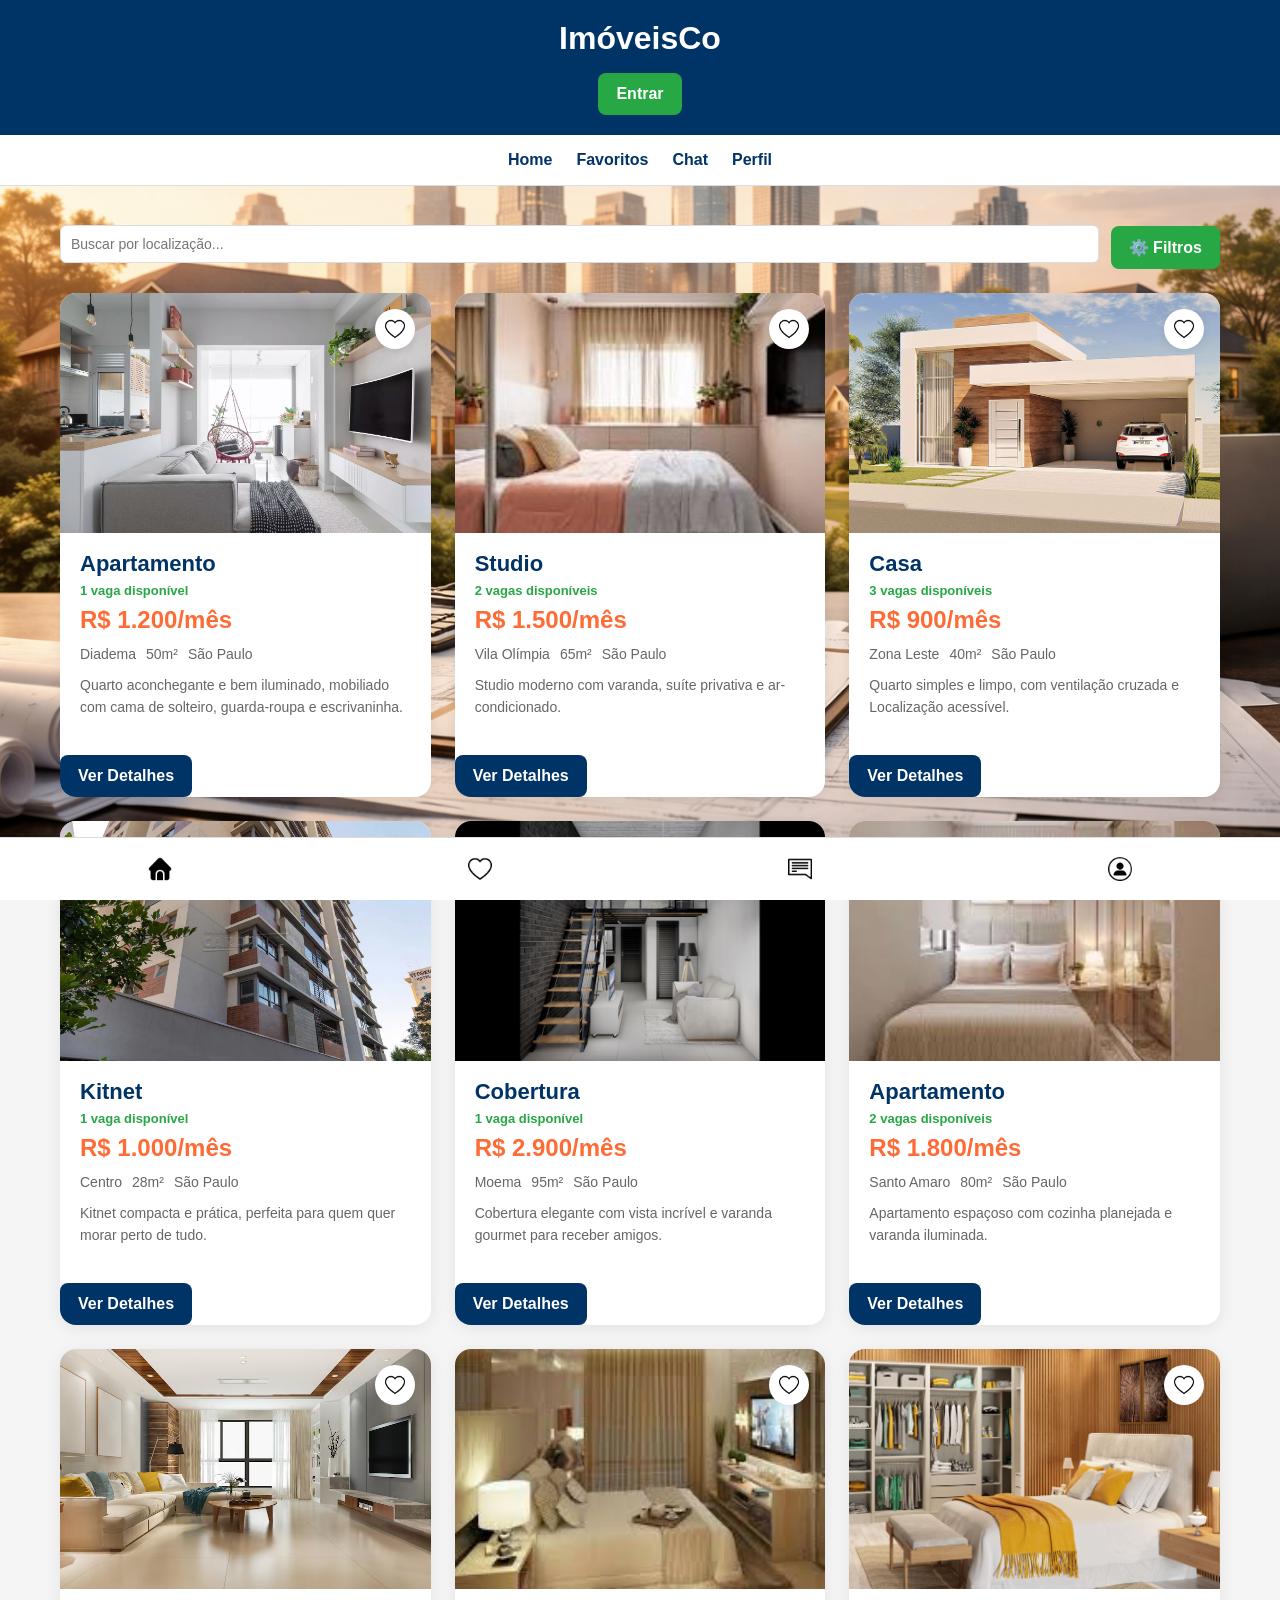
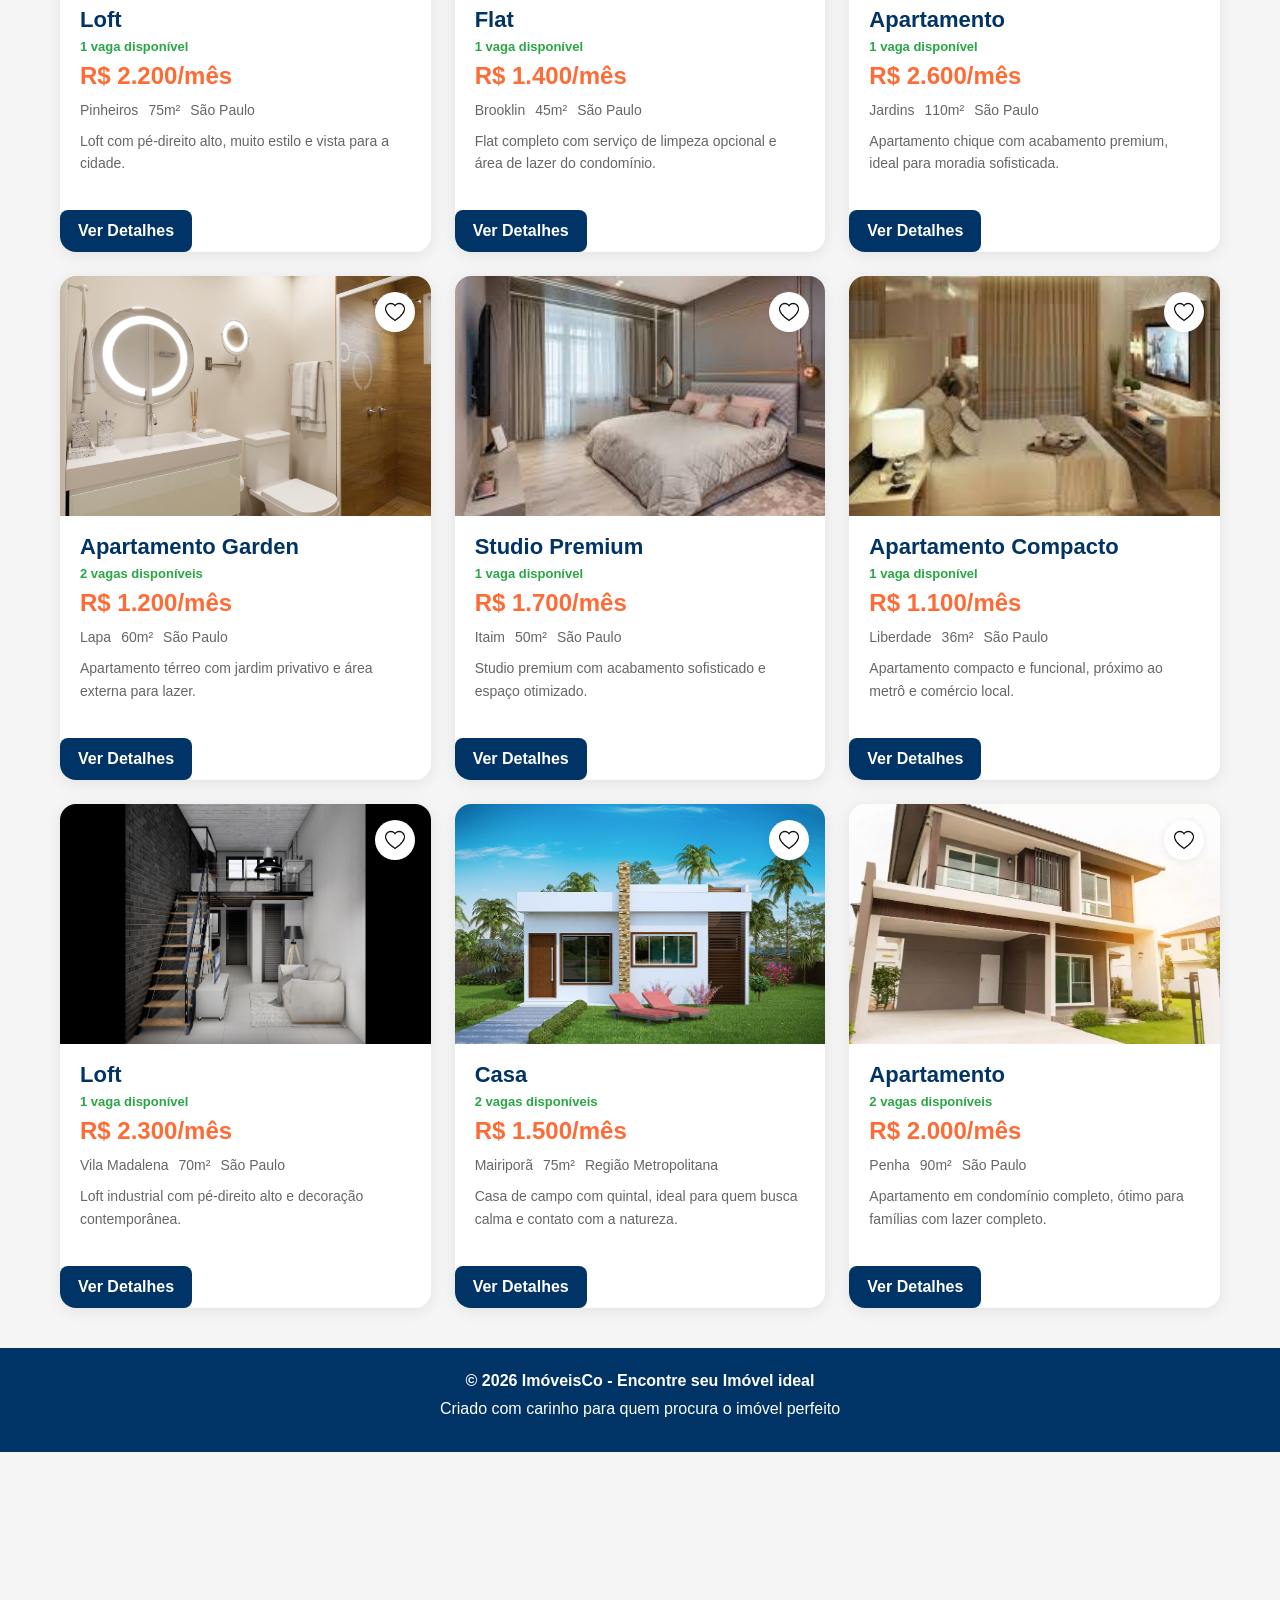
==== html/index.html @ f4d78aaf "Codigo CSS - completo" ====
﻿<!DOCTYPE html>
<html lang="pt-BR">
<head>
    <meta charset="UTF-8">
    <meta http-equiv="refresh" content="0;url=teste1.html">
    <meta name="viewport" content="width=device-width, initial-scale=1.0">
    <title>ImóveisCo</title>
</head>
<body>
    <p>Redirecionando para <a href="teste1.html">Home</a>...</p>
</body>
</html>
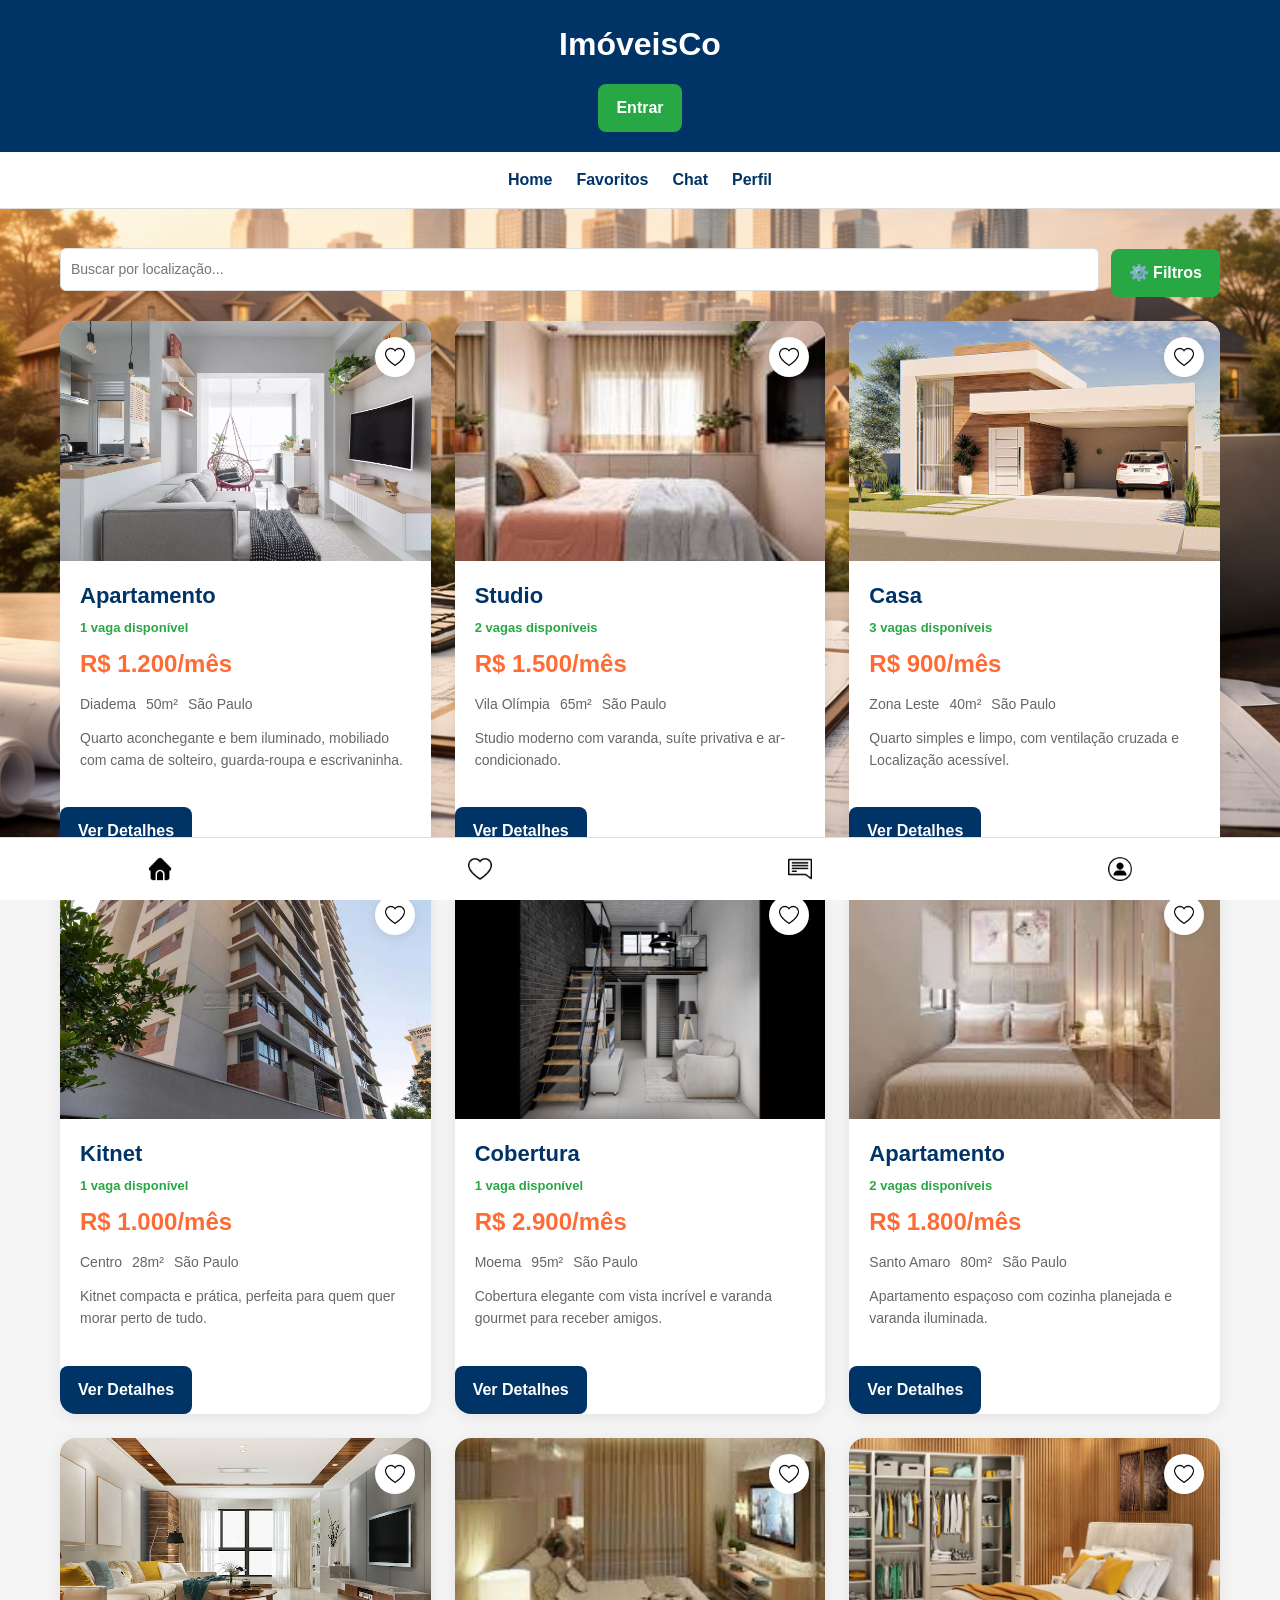
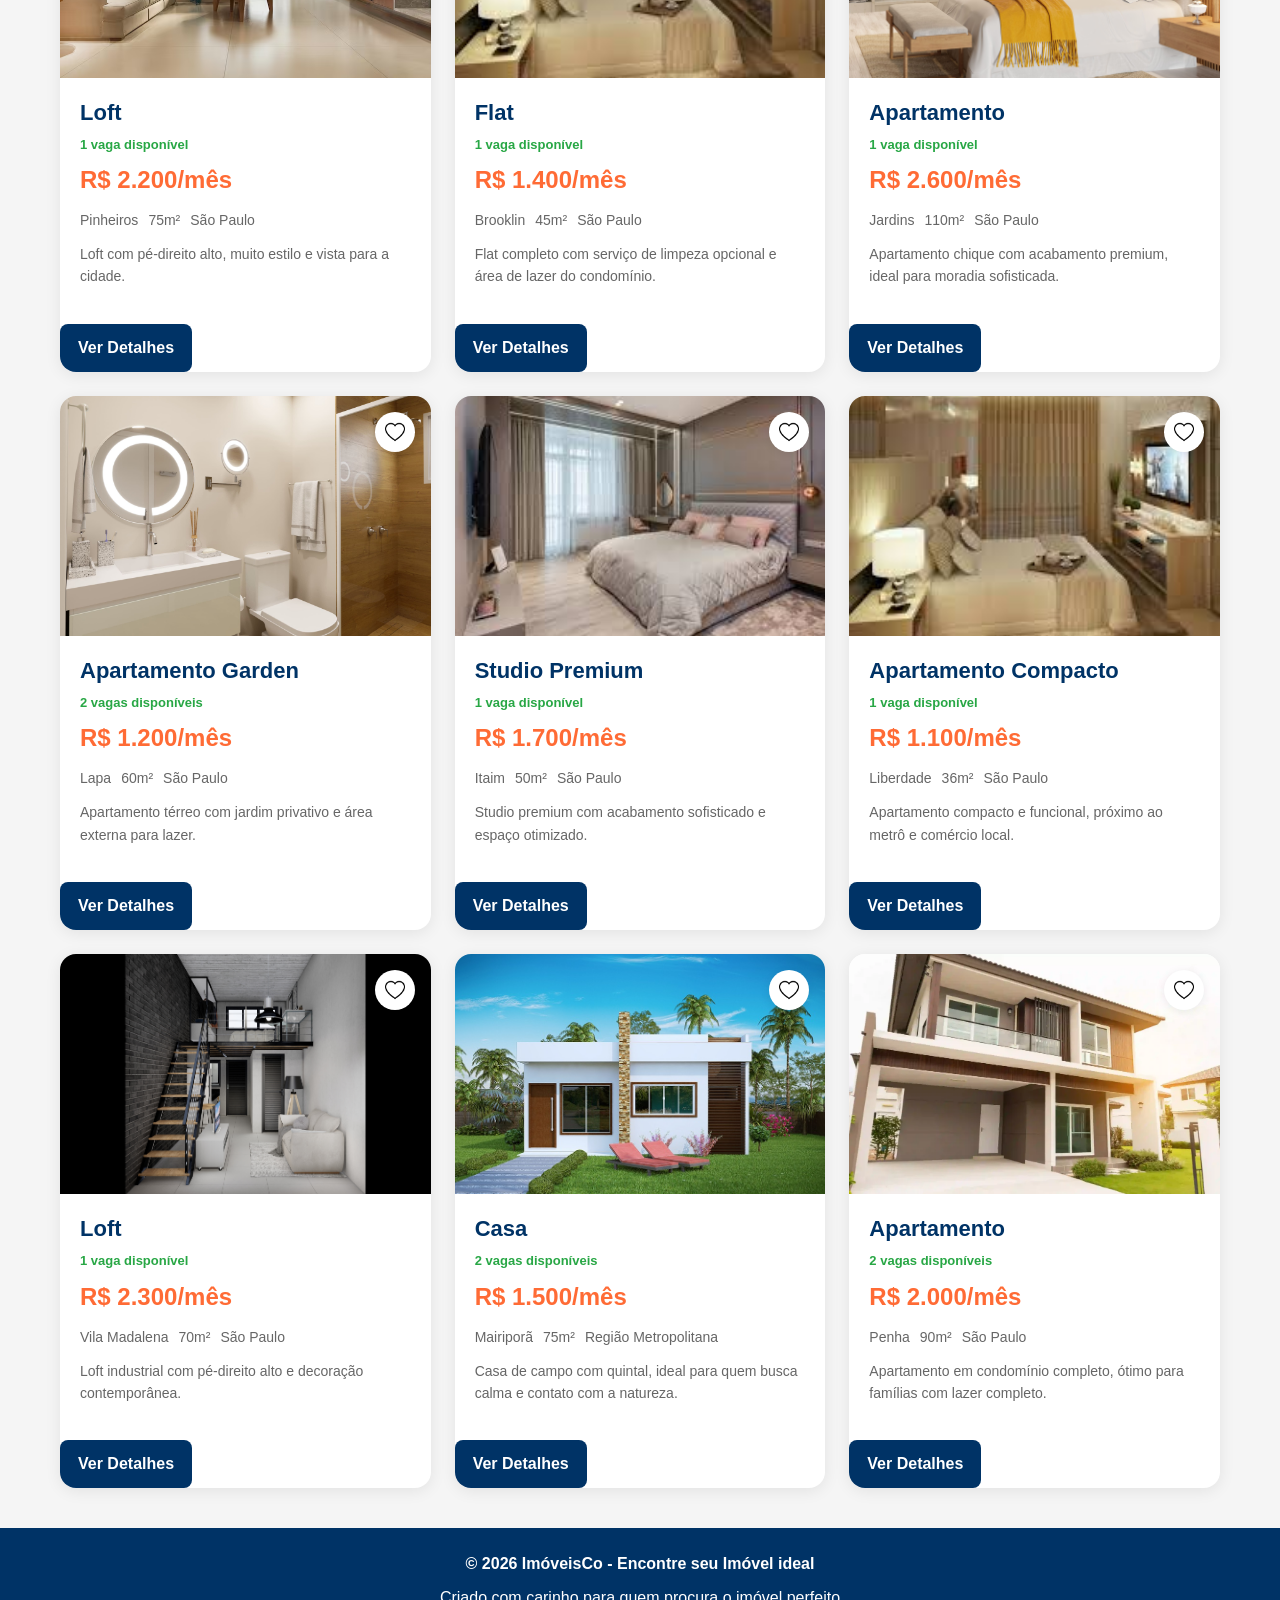
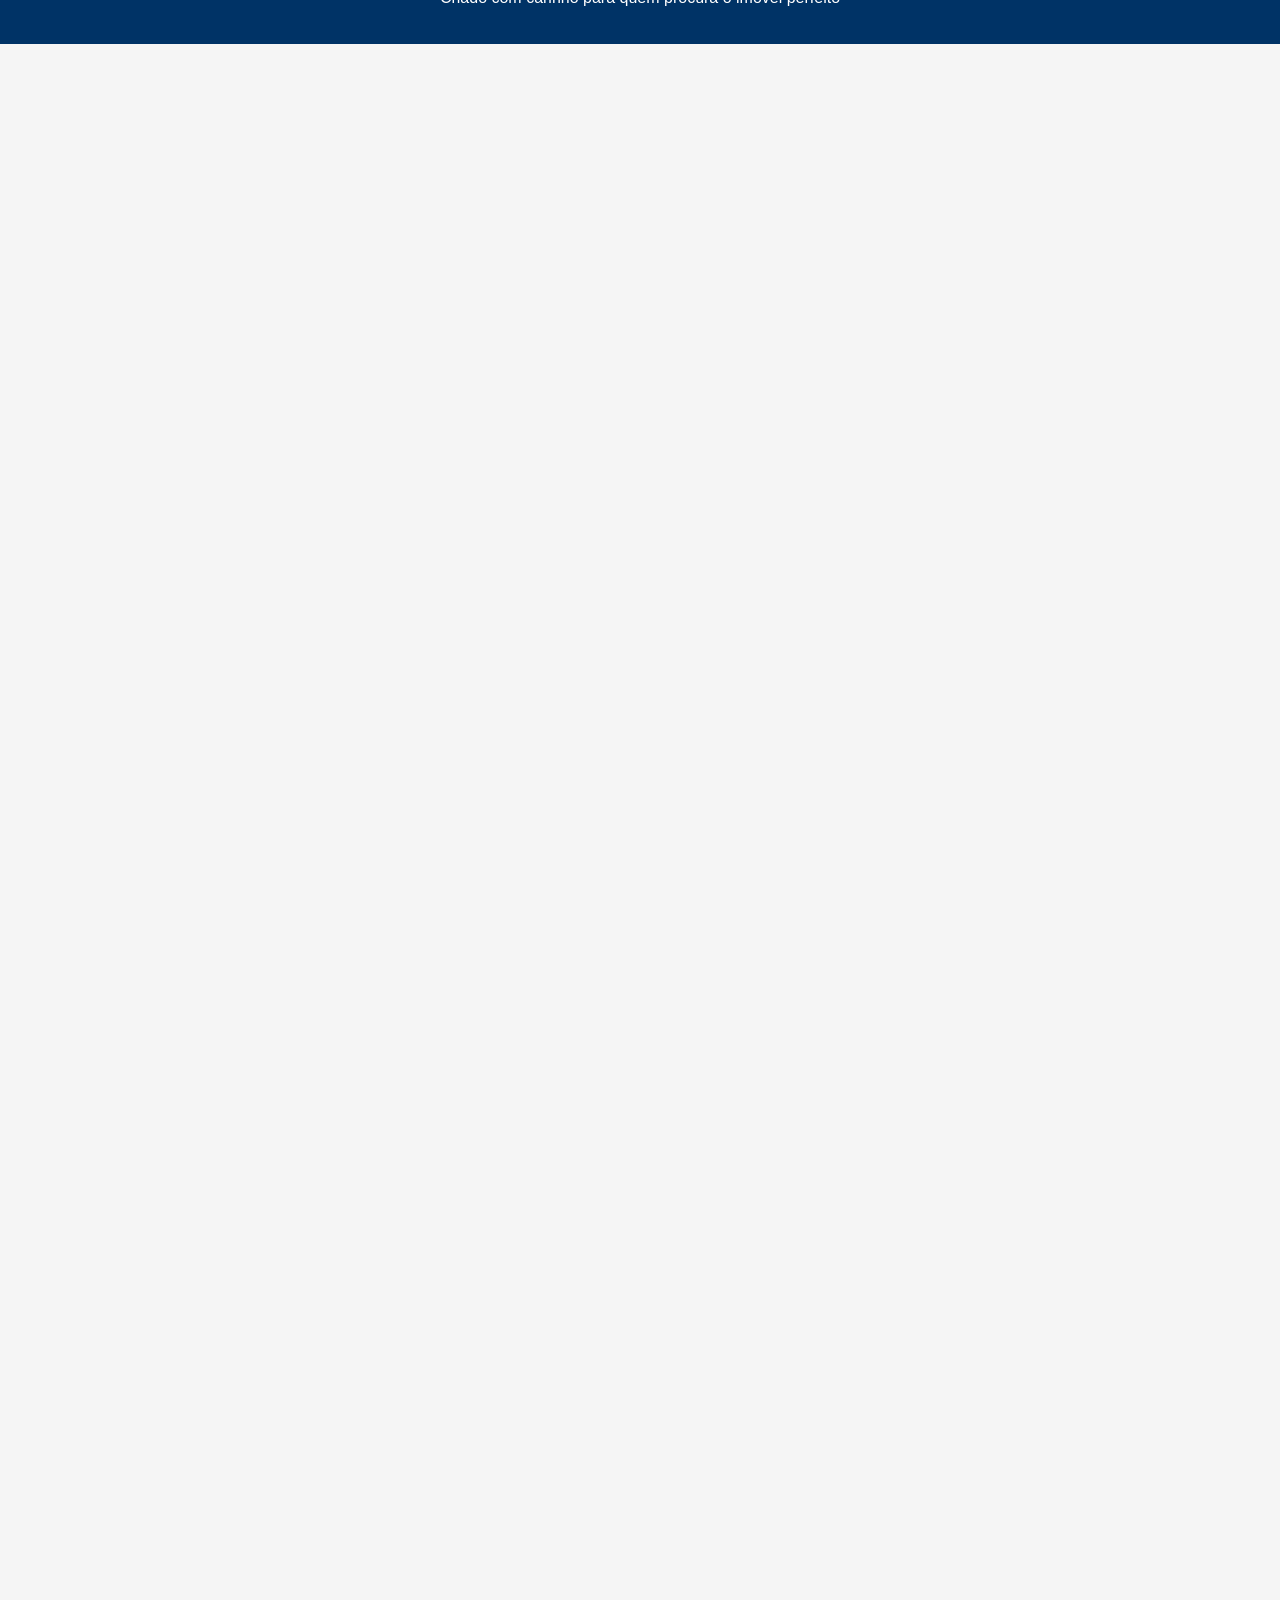
==== commit cda0196e: "correcao_erros_validador" ====
--- a/html/index.html
+++ b/html/index.html
@@ -2,11 +2,18 @@
 <html lang="pt-BR">
 <head>
     <meta charset="UTF-8">
-    <meta http-equiv="refresh" content="0;url=teste1.html">
+
+    <meta http-equiv="refresh" content="0; url=teste1.html">
+
     <meta name="viewport" content="width=device-width, initial-scale=1.0">
+
     <title>ImóveisCo</title>
 </head>
+
 <body>
-    <p>Redirecionando para <a href="teste1.html">Home</a>...</p>
+    <p>
+        Redirecionando para
+        <a href="teste1.html">Home</a>...
+    </p>
 </body>
 </html>
